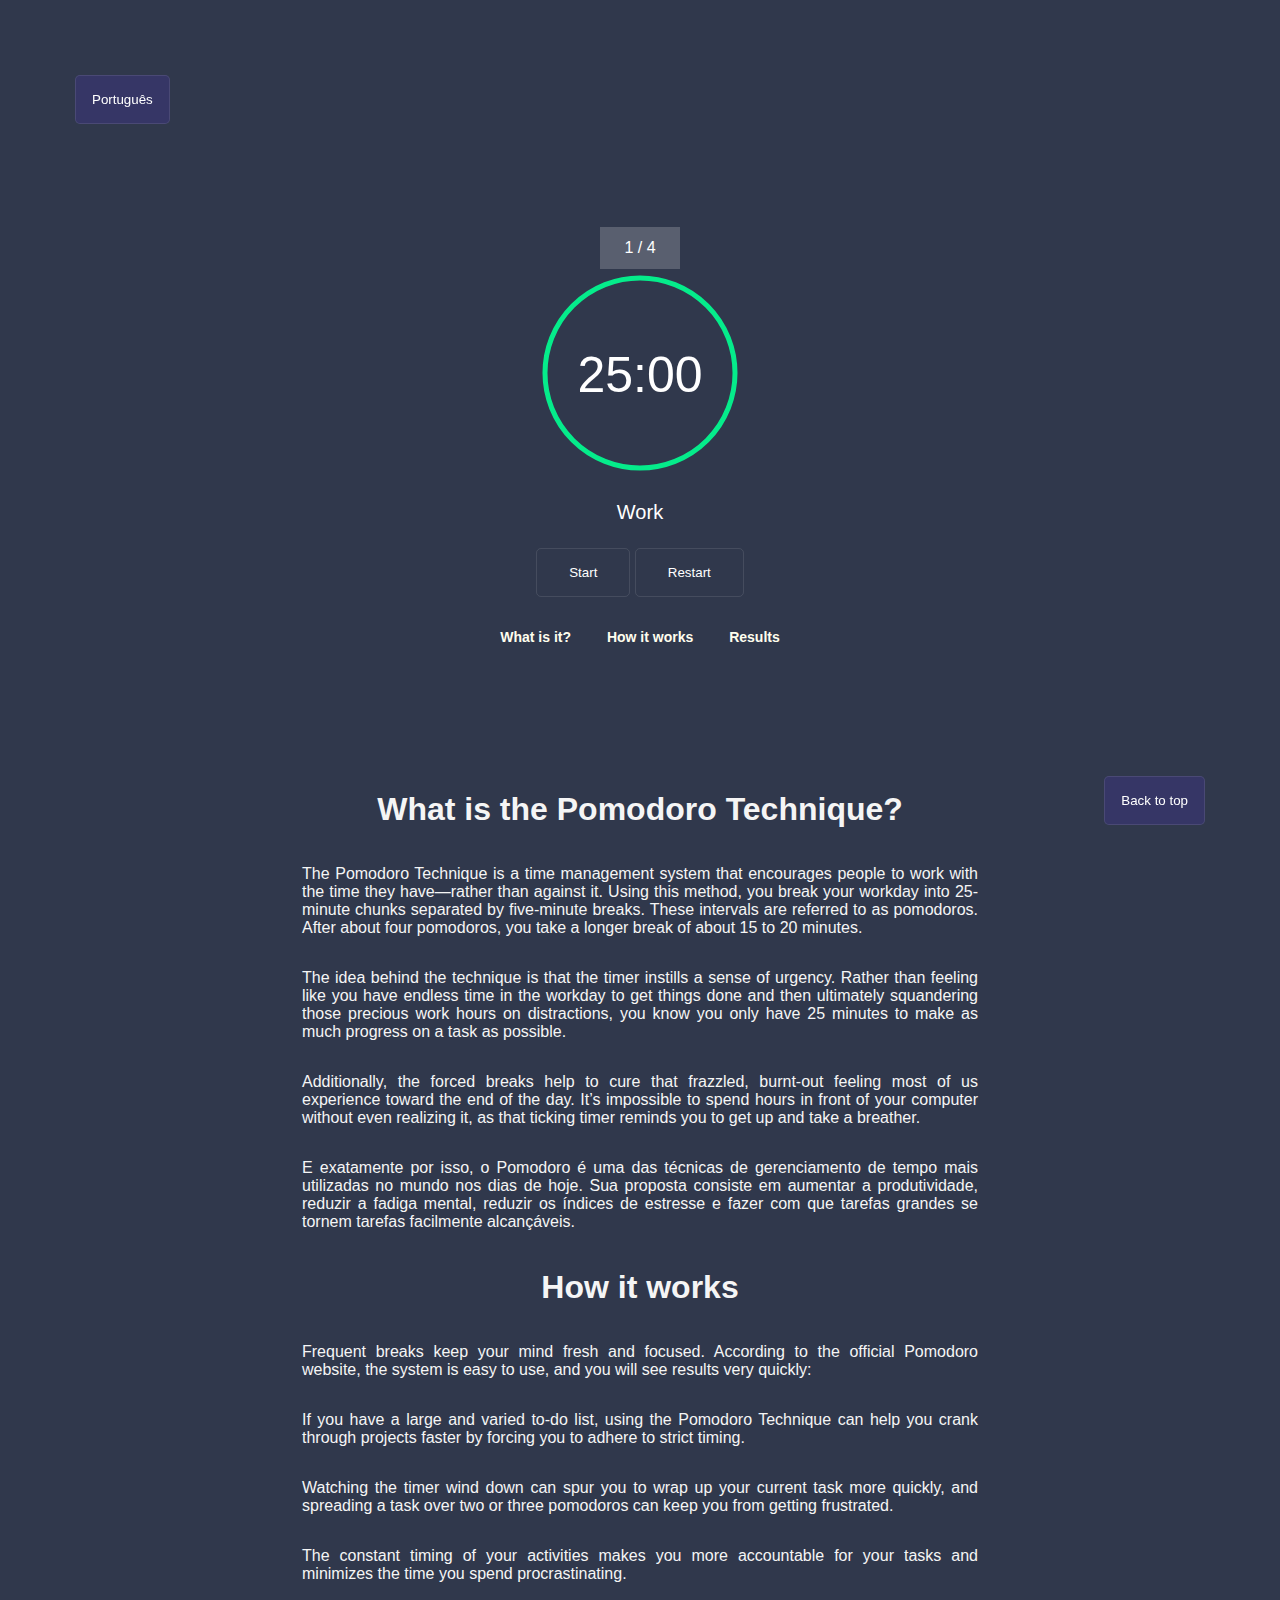
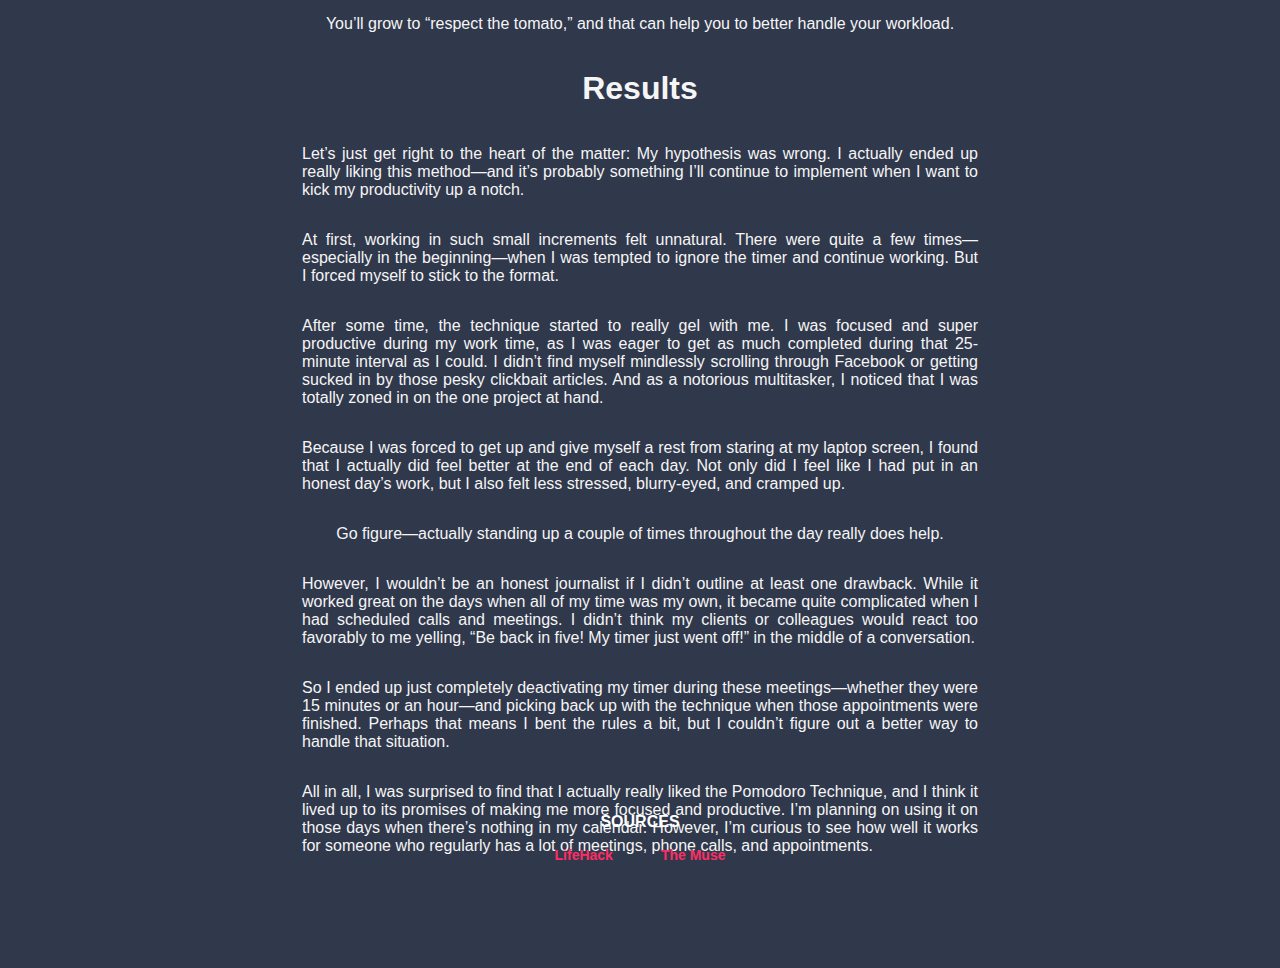
==== index-en.html @ 4b381b41 "English version" ====
<!DOCTYPE html>
<head>
    <link rel="stylesheet" href="styles.css">
    <title>Pomodoro Timer</title>
    <!--
        A Pomodoro Timer that helps you to get more results at your studies...
    -->
    <meta name="description" content="Um temporizador Pomodoro para que você tenha mais eficiência e resultados em suas atividades/estudos.">

</head>
<body>
    <script src="scripts-en.js" defer  ></script>
    <div class="main">
        <div class="turns"></div>
        <div class="time-container">    
            <svg width="200" height="200" class="circle-container">
                <circle class="circle" />
                <circle class="background-circle" />
            </svg>
            <div class="time"></div>
        </div> <!-- time-container -->
        <div class="time-mode"></div>
        <div>
            <button class="timer-control">Start</button>
            <button class="reset-button">Restart</button>
        </div>
        <div class="links">
            <a href="#what-is-it">What is it?</a>
            <a href="#how-it-works">How it works</a>
            <a href="#results">Results</a>
        </div>
    </div>  <!-- main -->

    <div class="ads">
        <section>
            <span></span>
        </section>
    </div> <!-- ads -->

    <div class="content">
        <h1 id="what-is-it">What is the Pomodoro Technique?</h1>
        <p>The Pomodoro Technique is a time management system that encourages people to work with the time they have—rather than against it. Using this method, you break your workday into 25-minute chunks separated by five-minute breaks. These intervals are referred to as pomodoros. After about four pomodoros, you take a longer break of about 15 to 20 minutes.</p>
        <p> The idea behind the technique is that the timer instills a sense of urgency. Rather than feeling like you have endless time in the workday to get things done and then ultimately squandering those precious work hours on distractions, you know you only have 25 minutes to make as much progress on a task as possible.</p>
        <p>Additionally, the forced breaks help to cure that frazzled, burnt-out feeling most of us experience toward the end of the day. It’s impossible to spend hours in front of your computer without even realizing it, as that ticking timer reminds you to get up and take a breather.</p>
        <p>E exatamente por isso, o Pomodoro é uma das técnicas de gerenciamento de tempo mais utilizadas no mundo nos dias de hoje. Sua proposta consiste em aumentar a produtividade, reduzir a fadiga mental, reduzir os índices de estresse e fazer com que tarefas grandes se tornem tarefas facilmente alcançáveis.</p>

        <h1 id="how-it-works">How it works</h1>
        <p> Frequent breaks keep your mind fresh and focused. According to the official Pomodoro website, the system is easy to use, and you will see results very quickly: </p>
        <p> If you have a large and varied to-do list, using the Pomodoro Technique can help you crank through projects faster by forcing you to adhere to strict timing.</p>
        <p>Watching the timer wind down can spur you to wrap up your current task more quickly, and spreading a task over two or three pomodoros can keep you from getting frustrated.</p>
        <p>The constant timing of your activities makes you more accountable for your tasks and minimizes the time you spend procrastinating.</p>
        <p>You’ll grow to “respect the tomato,” and that can help you to better handle your workload. </p>


        <h1 id="results">Results</h1>
        <p>Let’s just get right to the heart of the matter: My hypothesis was wrong. I actually ended up really liking this method—and it’s probably something I’ll continue to implement when I want to kick my productivity up a notch.</p>  
        <p>At first, working in such small increments felt unnatural. There were quite a few times—especially in the beginning—when I was tempted to ignore the timer and continue working. But I forced myself to stick to the format.</p>
        <p>After some time, the technique started to really gel with me. I was focused and super productive during my work time, as I was eager to get as much completed during that 25-minute interval as I could. I didn’t find myself mindlessly scrolling through Facebook or getting sucked in by those pesky clickbait articles. And as a notorious multitasker, I noticed that I was totally zoned in on the one project at hand. </p>
        <p>Because I was forced to get up and give myself a rest from staring at my laptop screen, I found that I actually did feel better at the end of each day. Not only did I feel like I had put in an honest day’s work, but I also felt less stressed, blurry-eyed, and cramped up. </p>
        <p>Go figure—actually standing up a couple of times throughout the day really does help. </p>
        <p>However, I wouldn’t be an honest journalist if I didn’t outline at least one drawback. While it worked great on the days when all of my time was my own, it became quite complicated when I had scheduled calls and meetings. I didn’t think my clients or colleagues would react too favorably to me yelling, “Be back in five! My timer just went off!” in the middle of a conversation.</p>
        <p>So I ended up just completely deactivating my timer during these meetings—whether they were 15 minutes or an hour—and picking back up with the technique when those appointments were finished. Perhaps that means I bent the rules a bit, but I couldn’t figure out a better way to handle that situation. </p>
        <p>All in all, I was surprised to find that I actually really liked the Pomodoro Technique, and I think it lived up to its promises of making me more focused and productive. I’m planning on using it on those days when there’s nothing in my calendar. However, I’m curious to see how well it works for someone who regularly has a lot of meetings, phone calls, and appointments.</p>
    </div> <!-- content -->
    <footer>
        <p>SOURCES</p>
        <div class="links">
            <a href="https://www.lifehack.org/articles/productivity/the-pomodoro-technique-is-it-right-for-you.html" target="_blank">LifeHack</a>
            <a href="https://www.themuse.com/advice/take-it-from-someone-who-hates-productivity-hacksthe-pomodoro-technique-actually-works" target="_blank">The Muse</a>
        </div><!-- links -->
    </footer>
    <button id="language"><a href="index.html">Português</a></button>
    <button id="back-top">Back to top</button>
    <script>    </script>
</body>
</html>
---- styles.css ----
:root {
    --timer-color: #05ec8b;
}

html, body {
    height: 100%;
}

body {
    margin: 0;
    font-family: Arial, Helvetica, sans-serif;
    background-color: #30384c;
    color: white;
}

button {
    padding: 16px 32px;
    background-color: transparent;
    border: 1px solid rgba(255, 255, 255, 0.1);
    color: white;
    border-radius: 5px;
    cursor: pointer;
}

#back-top {
    position: fixed;
    padding: 16px;
    bottom: 75px;
    right: 75px;
    background-color: rgba(71, 49, 180, 0.25);
}

button:hover {
    opacity: .8;
}

#back-top:hover {
    opacity: 0.5;
    
}

#language {
    position: fixed;
    padding: 16px;
    top: 75px;
    left: 75px;
    background-color: rgba(71, 49, 180, 0.25);
    color: white;
}

#language a {
    color: white;
    text-decoration: none;
}

#language:hover{
    opacity: 0.8;
}

.main, .content {
    display: flex;
    flex-flow: column;
    justify-content: center;
    align-items: center;
    height: 100%;
}

.content {
    text-align: justify;
    margin: 0 32px;
    padding: 270px;
    color: whitesmoke;
}



footer {
    margin: 16px;
    padding-top: 32px;
    height: 20%;
    display: flex;
    flex-direction: column;
    justify-content: center;
    align-items: center;
}
footer p {
    padding: -8px;
    margin: -32px;
    font-weight: bold;
}

footer div {
    display: flex;
    flex-flow: row nowrap;
    column-gap: 16px;
    justify-content: center;
    align-items: center;
    margin: 0;
    padding-top: 0;

}

.turns {
    background-color: rgba(255, 255, 255, 0.2);
    padding: 12px 24px;
    border: 5px;
    margin: 4px;
}

.time-container {
    position: relative;

}

.time {
    position: absolute;
    top: 50%;
    left: 50%;
    transform: translate(-50%, -50%);
    font-size: 50px;
}

.time-mode {
    padding: 24px;
    font-size: 20px;
}

.circle-container{
    transform: rotate(-90deg);

}

.background-circle, .circle {
    r: 95;
    cx: 100;
    cy: 100;
    fill: none;
}

.background-circle {
    stroke: (rgba(255, 255, 255, 0.5)); 
    stroke-width: 5;
}

.links {
    margin: 24px;
    padding: 8px;
    font-size: 14px;
    font-weight: bolder;
}

.links a {
    margin: 16px;
    color: #fffeee;
    text-decoration: none;

}

.links a:hover {
    color:rgba(255, 255, 255, 0.5);
    cursor: default;
}


footer .links a {
    margin: 16px;
    color: #FE2E64;
    text-decoration: none;
}

footer .links a:hover {
    color:  #FA5858;
}

.circle{
    stroke: var(--timer-color);
    stroke-width: 5;
    stroke-dasharray: 597;
    stroke-dashoffset: var(--dash-offset, 0);
    transition: stroke-dashoffset 1s linear;
}
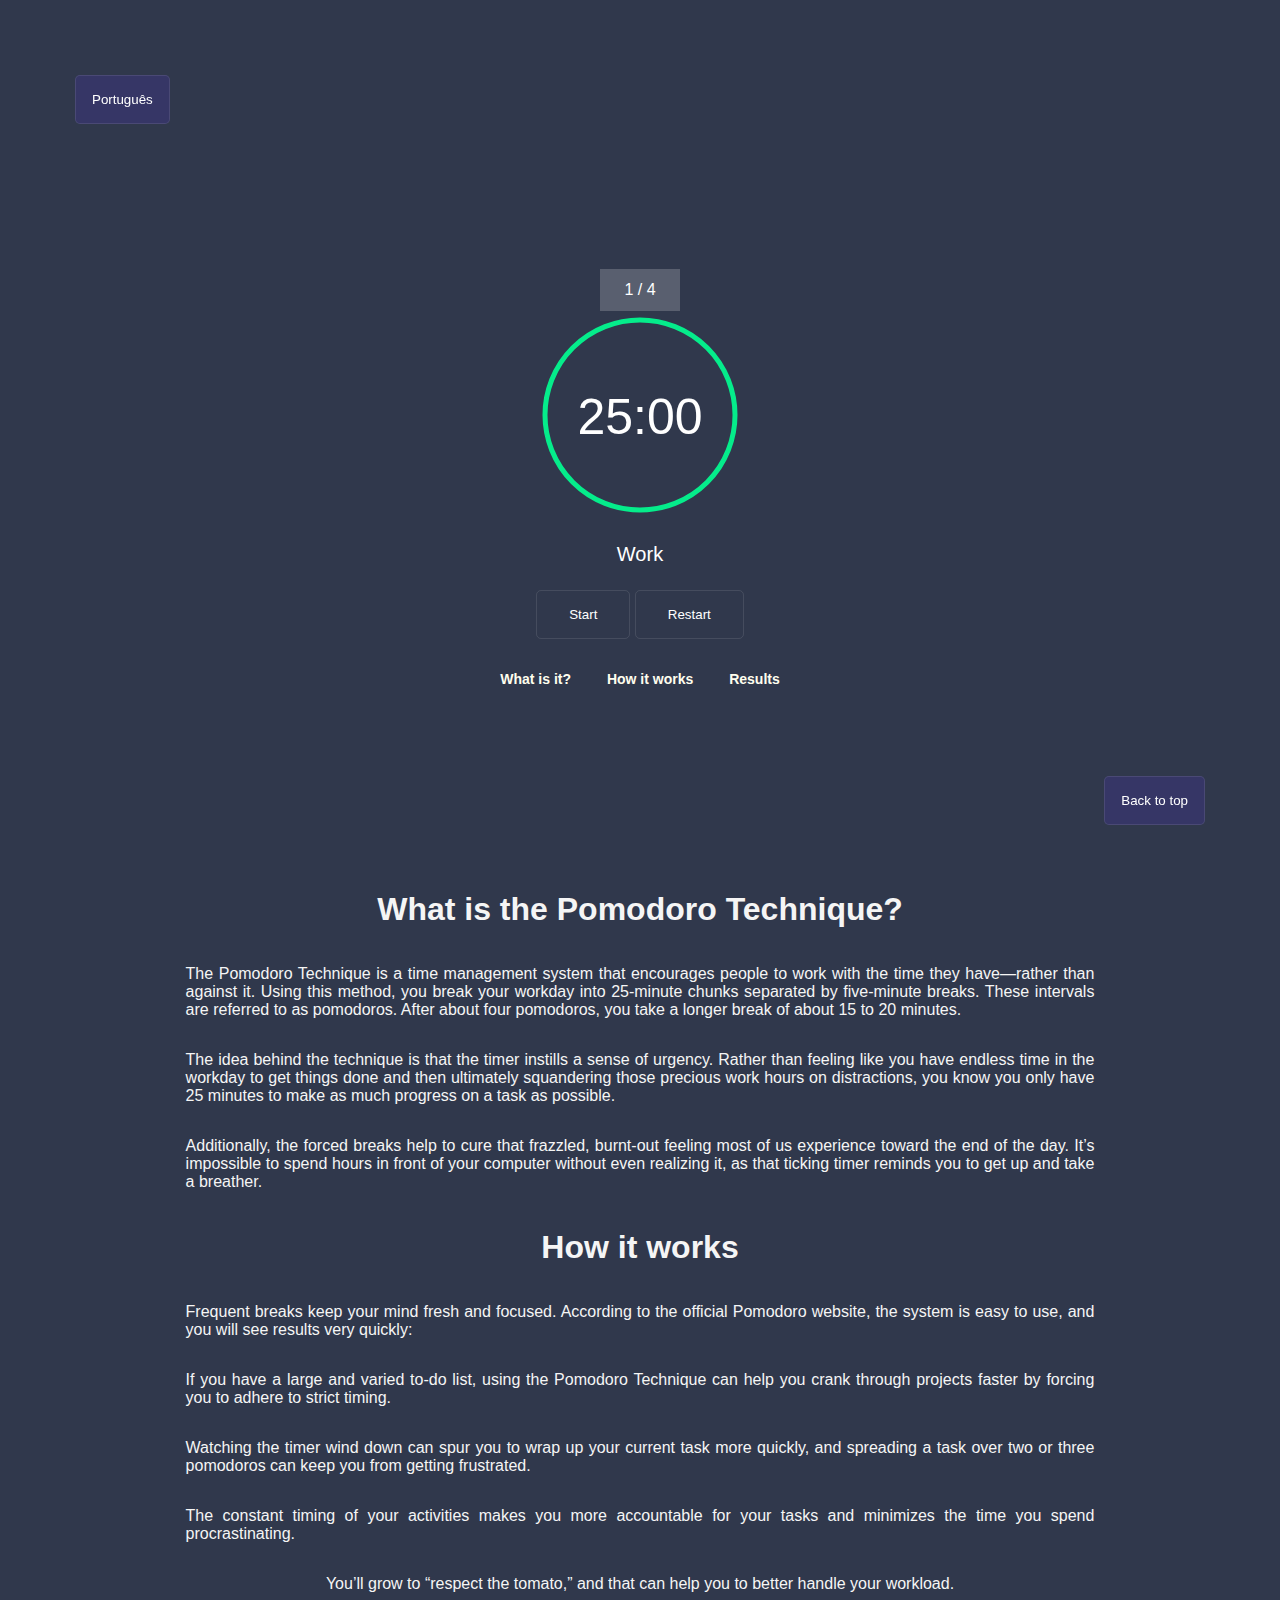
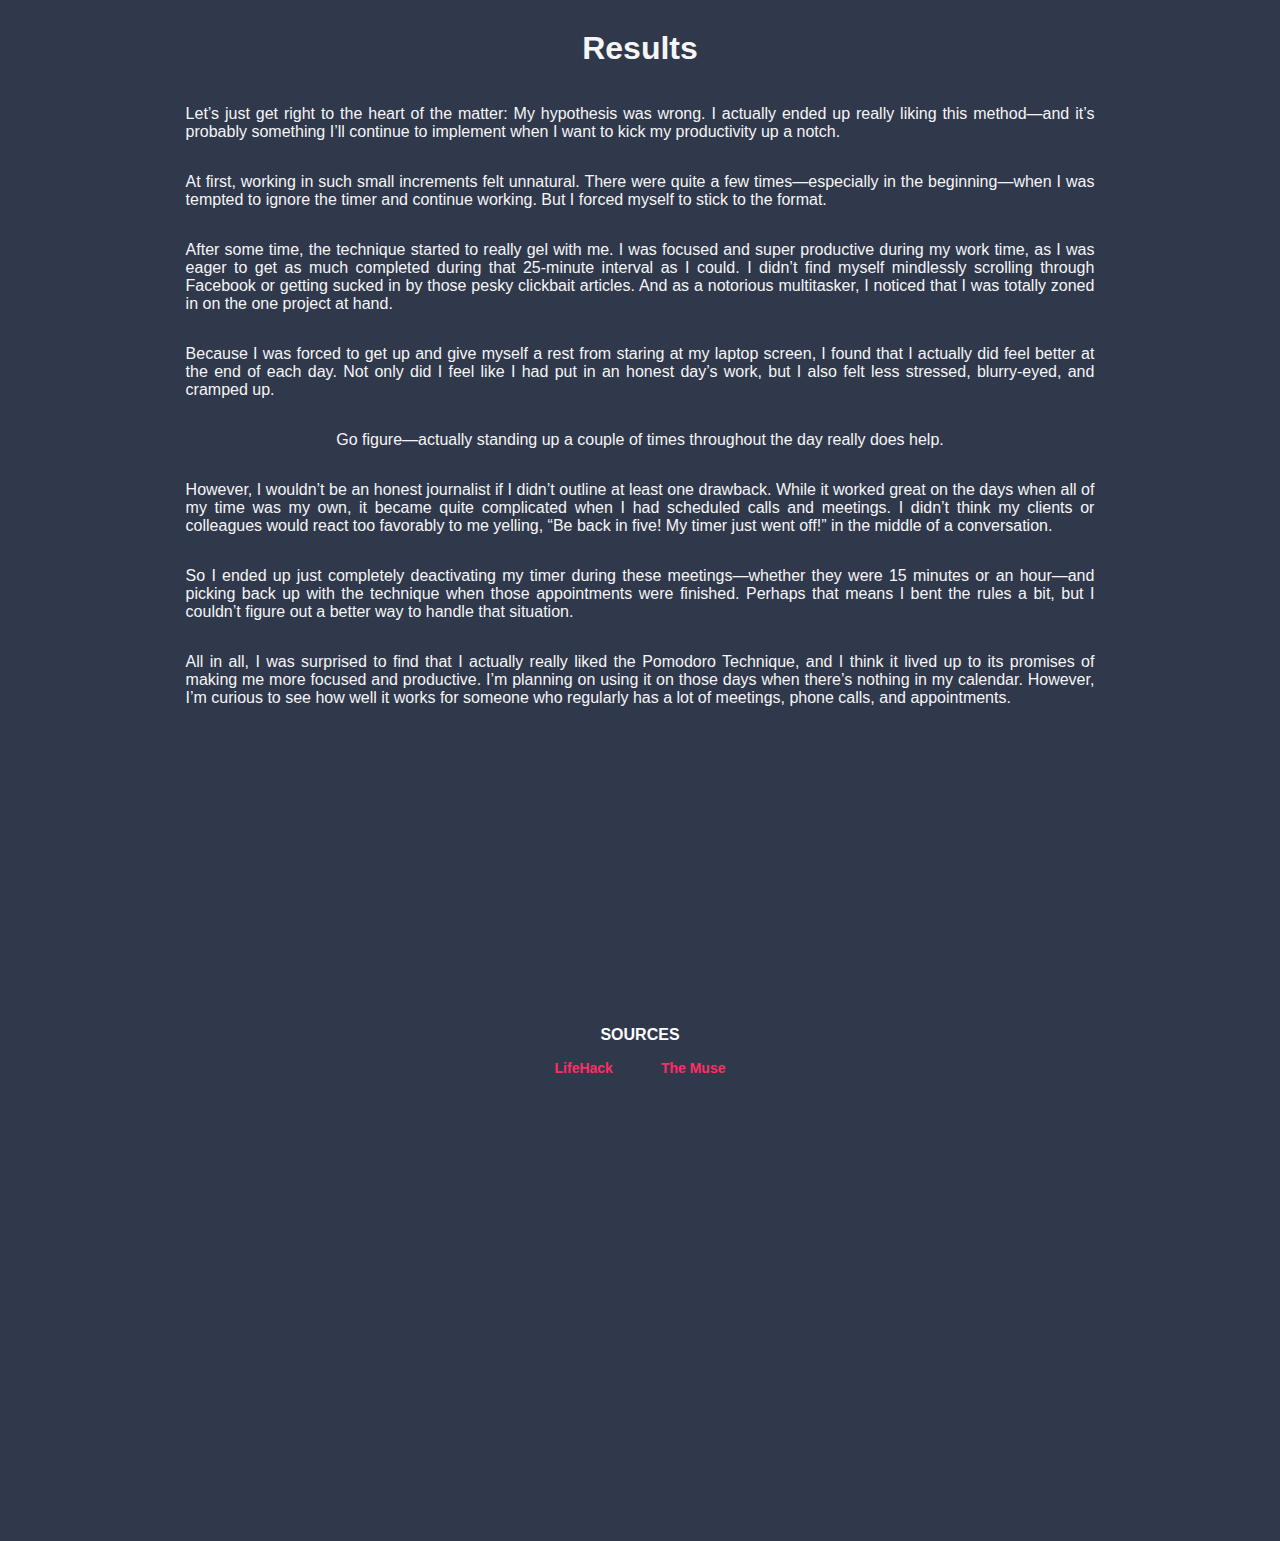
==== commit 1f3b6743: "update" ====
--- a/index-en.html
+++ b/index-en.html
@@ -1,12 +1,9 @@
 <!DOCTYPE html>
 <head>
-    <link rel="stylesheet" href="styles.css">
+    <link rel="stylesheet" href="styles-en.css">
     <title>Pomodoro Timer</title>
-    <!--
-        A Pomodoro Timer that helps you to get more results at your studies...
-    -->
+    <meta charset="utf-8"/>
     <meta name="description" content="Um temporizador Pomodoro para que você tenha mais eficiência e resultados em suas atividades/estudos.">
-
 </head>
 <body>
     <script src="scripts-en.js" defer  ></script>
@@ -40,9 +37,8 @@
     <div class="content">
         <h1 id="what-is-it">What is the Pomodoro Technique?</h1>
         <p>The Pomodoro Technique is a time management system that encourages people to work with the time they have—rather than against it. Using this method, you break your workday into 25-minute chunks separated by five-minute breaks. These intervals are referred to as pomodoros. After about four pomodoros, you take a longer break of about 15 to 20 minutes.</p>
-        <p> The idea behind the technique is that the timer instills a sense of urgency. Rather than feeling like you have endless time in the workday to get things done and then ultimately squandering those precious work hours on distractions, you know you only have 25 minutes to make as much progress on a task as possible.</p>
+        <p>The idea behind the technique is that the timer instills a sense of urgency. Rather than feeling like you have endless time in the workday to get things done and then ultimately squandering those precious work hours on distractions, you know you only have 25 minutes to make as much progress on a task as possible.</p>
         <p>Additionally, the forced breaks help to cure that frazzled, burnt-out feeling most of us experience toward the end of the day. It’s impossible to spend hours in front of your computer without even realizing it, as that ticking timer reminds you to get up and take a breather.</p>
-        <p>E exatamente por isso, o Pomodoro é uma das técnicas de gerenciamento de tempo mais utilizadas no mundo nos dias de hoje. Sua proposta consiste em aumentar a produtividade, reduzir a fadiga mental, reduzir os índices de estresse e fazer com que tarefas grandes se tornem tarefas facilmente alcançáveis.</p>
 
         <h1 id="how-it-works">How it works</h1>
         <p> Frequent breaks keep your mind fresh and focused. According to the official Pomodoro website, the system is easy to use, and you will see results very quickly: </p>
--- a/styles-en.css
+++ b/styles-en.css
@@ -0,0 +1,253 @@
+:root {
+    --timer-color: #05ec8b;
+}
+
+html, body {
+    height: 100%;
+}
+
+body {
+    margin: 0;
+    font-family: Arial, Helvetica, sans-serif;
+    background-color: #30384c;
+    color: white;
+}
+
+button {
+    padding: 16px 32px;
+    background-color: transparent;
+    border: 1px solid rgba(255, 255, 255, 0.1);
+    color: white;
+    border-radius: 5px;
+    cursor: pointer;
+}
+
+#back-top {
+    position: fixed;
+    padding: 16px;
+    bottom: 75px;
+    right: 75px;
+    background-color: rgba(71, 49, 180, 0.25);
+}
+
+button:hover {
+    opacity: .8;
+}
+
+#back-top:hover {
+    opacity: 0.5;
+    
+}
+
+#language {
+    position: fixed;
+    padding: 16px;
+    top: 75px;
+    left: 75px;
+    background-color: rgba(71, 49, 180, 0.25);
+    color: white;
+}
+
+#language a {
+    color: white;
+    text-decoration: none;
+}
+
+#language:hover{
+    opacity: 0.8;
+}
+
+.main, .content {
+    display: flex;
+    flex-flow: column;
+    justify-content: center;
+    align-items: center;
+    height: 95%;
+    margin-bottom: 32px;
+    padding: 64px;
+}
+
+.content {
+    text-align: justify;
+    margin: 32px 32px;
+    padding: 12%;
+    color: whitesmoke;
+}
+
+
+
+footer {
+    margin: 16px;
+    padding-top: 32px;
+    height: 100%;
+    position: bottom;
+    display: flex;
+    flex-direction: column;
+    justify-content: center;
+    align-items: center;
+}
+footer p {
+    padding: -8px;
+    margin: -32px;
+    font-weight: bold;
+}
+
+footer div {
+    display: flex;
+    flex-flow: row nowrap;
+    column-gap: 16px;
+    justify-content: center;
+    align-items: center;
+    margin: 0;
+    padding-top: 0;
+
+}
+
+.turns {
+    background-color: rgba(255, 255, 255, 0.2);
+    padding: 12px 24px;
+    border: 5px;
+    margin: 4px;
+}
+
+.time-container {
+    position: relative;
+
+}
+
+.time {
+    position: absolute;
+    top: 50%;
+    left: 50%;
+    transform: translate(-50%, -50%);
+    font-size: 50px;
+}
+
+.time-mode {
+    padding: 24px;
+    font-size: 20px;
+}
+
+.circle-container{
+    transform: rotate(-90deg);
+
+}
+
+.background-circle, .circle {
+    r: 95;
+    cx: 100;
+    cy: 100;
+    fill: none;
+}
+
+.background-circle {
+    stroke: (rgba(255, 255, 255, 0.5)); 
+    stroke-width: 5;
+}
+
+.links {
+    margin: 24px;
+    padding: 8px;
+    font-size: 14px;
+    font-weight: bolder;
+}
+
+.links a {
+    margin: 16px;
+    color: #fffeee;
+    text-decoration: none;
+
+}
+
+.links a:hover {
+    color:rgba(255, 255, 255, 0.5);
+    cursor: default;
+}
+
+
+footer .links a {
+    margin: 16px;
+    color: #FE2E64;
+    text-decoration: none;
+}
+
+footer .links a:hover {
+    color:  #FA5858;
+}
+
+.circle{
+    stroke: var(--timer-color);
+    stroke-width: 5;
+    stroke-dasharray: 597;
+    stroke-dashoffset: var(--dash-offset, 0);
+    transition: stroke-dashoffset 1s linear;
+}
+
+@media(max-width: 1000px) {
+    #language {
+        position: fixed;
+        padding: 8px;
+        top: 40px;
+        left: 40px;
+        background-color: rgba(71, 49, 180, 0.25);
+        font-size: 12px;
+        color: white;
+    }
+    
+    #back-top {
+        position: fixed;
+        padding: 8px;
+        bottom: 40px;
+        font-size: 12px;
+        right: 40px;
+        background-color: rgba(71, 49, 180, 0.25);
+    }
+    
+    .content, .main {
+        display: flex;
+        flex-flow: column;
+        justify-content: center;
+        align-items: center;
+        height: 1000px;
+        margin-bottom: 8px;
+        padding: 16px;
+    }
+}
+
+@media(max-width: 500px) {
+    #language {
+        position: fixed;
+        padding: 8px;
+        top: 40px;
+        left: 40px;
+        background-color: rgba(71, 49, 180, 0.25);
+        font-size: 12px;
+        color: white;
+    }
+    
+    #back-top {
+        position: fixed;
+        padding: 8px;
+        bottom: 40px;
+        font-size: 12px;
+        right: 40px;
+        background-color: rgba(71, 49, 180, 0.25);
+    }
+    
+    .content, .main {
+        display: flex;
+        flex-flow: column;
+        justify-content: center;
+        align-items: center;
+        height: 3333px;
+        margin-bottom: 8px;
+        padding: 16px;
+    }
+    footer {
+        display: flex;
+        flex-flow: column;
+        justify-content: center;
+        align-items: center;
+        height: 99999px;
+    }
+}